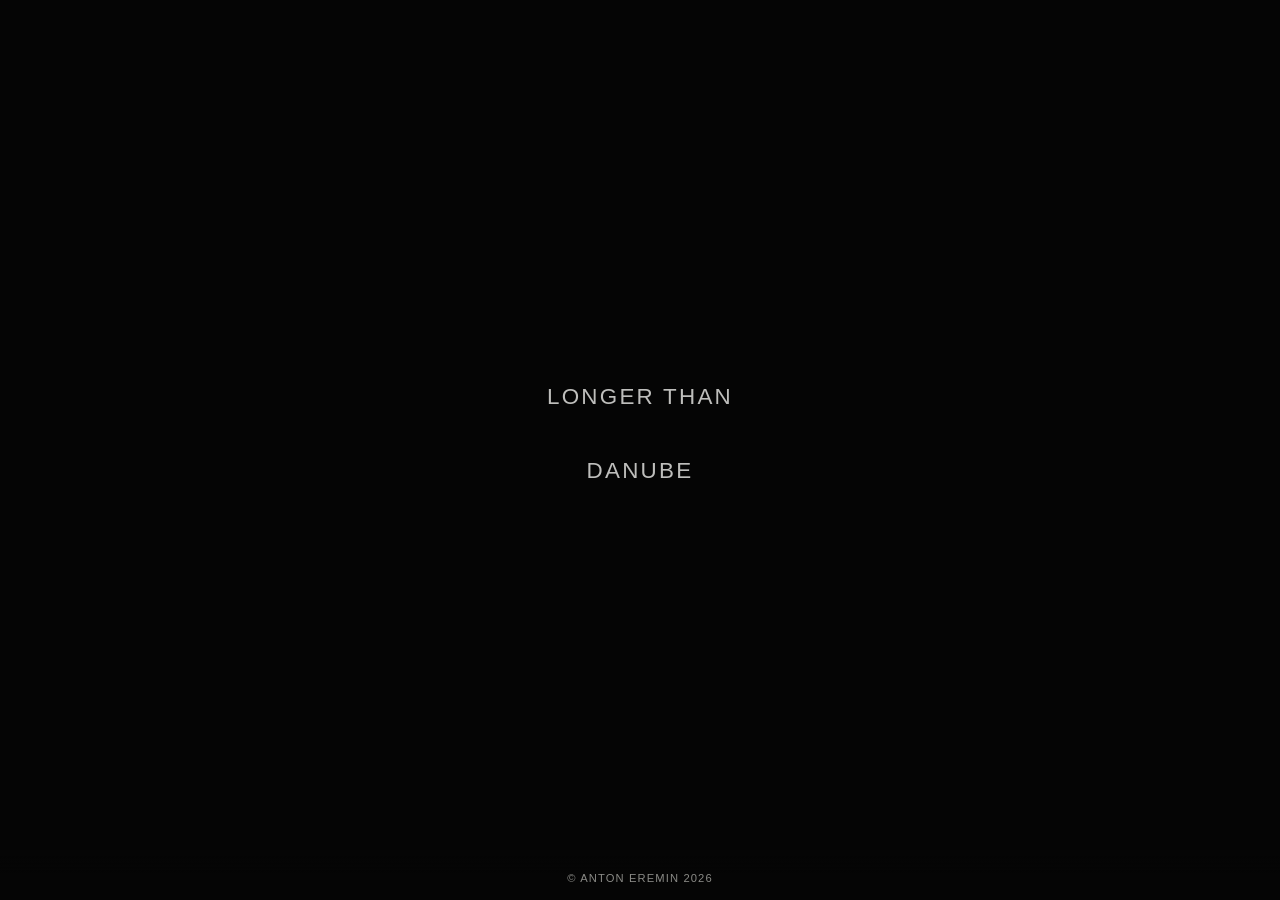
==== index.html @ 42bf8a73 "Initial commit: static photography portfolio site Plain HTML/CSS/JS, no backend/build step. Title pa" ====
<!doctype html>
<html lang="ru">
<head>
  <meta charset="utf-8">
  <meta name="viewport" content="width=device-width, initial-scale=1">
  <title>Anton Eremin — Photography</title>
  <link rel="stylesheet" href="css/style.css">
</head>
<body class="landing">
  <main class="series-index" id="series-index">
    <p class="series-index__status" id="series-index-status">Loading…</p>
  </main>
  <footer class="site-footer">© Anton Eremin 2026</footer>
  <script src="js/app.js"></script>
</body>
</html>
---- css/style.css ----
:root {
  /* base */
  --color-void:        #050505;
  --color-void-raised: #0f0f0f;
  --color-silver:      #ededea;
  --color-silver-dim:  #8a8a86;
  --color-line:        #2a2a28;

  /* single accent — used almost nowhere */
  --color-accent:      #b8860b;

  /* vellum overlay — reproduces the printed book's translucent text leaf */
  --color-vellum:      rgba(237, 234, 226, 0.3);
  --color-vellum-ink:  #2a2a28;

  /* series/viewer pages — fine-art paper stock (Hahnemühle-style warm ivory), not the void */
  --color-paper:        #ede4da;
  --color-paper-ink:     #2a2a28;
  --color-paper-ink-dim: #8c8577;

  --color-visited:     #57574f;
  --color-focus-ring:  #ededea;

  /* type */
  --font-caption: "Inter", "Suisse Int'l", -apple-system, "Segoe UI", sans-serif;
  --font-body:    "PT Serif", "Source Serif", Georgia, serif;
  --tracking-caption: 0.1em;
  --measure: 64ch;
  --leading-body: 1.6;
}

* {
  box-sizing: border-box;
}

html, body {
  margin: 0;
  padding: 0;
}

body {
  background: var(--color-void);
  color: var(--color-silver);
  font-family: var(--font-caption);
  min-height: 100vh;
}

a {
  color: inherit;
  text-decoration: none;
}

a:focus-visible,
button:focus-visible {
  outline: 1px solid var(--color-focus-ring);
  outline-offset: 4px;
}

/* title page = series index */

.series-index {
  min-height: 100vh;
  display: flex;
  flex-direction: column;
  align-items: center;
  justify-content: center;
  gap: clamp(1rem, 3vw, 2rem);
  padding: 4rem 1.5rem 6rem;
}

.series-index__status {
  color: var(--color-silver-dim);
  letter-spacing: var(--tracking-caption);
  text-transform: uppercase;
  font-size: 0.8rem;
}

.series-index__item {
  display: flex;
  flex-direction: column;
  align-items: center;
  gap: 0.3rem;
  padding: 0.5rem 0;
}

.series-index__title {
  font-size: clamp(1rem, 2.5vw, 1.4rem);
  letter-spacing: var(--tracking-caption);
  text-transform: uppercase;
  text-align: center;
  color: var(--color-silver);
  opacity: 0.8;
  transition: opacity 400ms ease;
}

.series-index__item:hover .series-index__title,
.series-index__item:focus-visible .series-index__title {
  opacity: 1;
}

.series-index__year {
  font-size: 0.75rem;
  letter-spacing: var(--tracking-caption);
  color: var(--color-silver-dim);
}

/* persistent copyright — the only chrome on the site */

.site-footer {
  position: fixed;
  left: 0;
  right: 0;
  bottom: 0;
  text-align: center;
  padding: 1rem 0;
  font-size: 0.7rem;
  letter-spacing: var(--tracking-caption);
  text-transform: uppercase;
  color: var(--color-silver-dim);
  background: linear-gradient(to top, var(--color-void) 60%, transparent);
}

/* "book" series only (spec §3.1) — paper stage instead of the void.
   Applied by viewer.js as a modifier class, never on by default. */

body.viewer-page--book {
  background: var(--color-paper);
  color: var(--color-paper-ink);
}

.viewer-page--book .viewer__status {
  color: var(--color-paper-ink-dim);
}

.viewer-page--book .viewer__title-card {
  color: var(--color-paper-ink);
}

.viewer-page--book .site-footer {
  color: var(--color-paper-ink-dim);
  background: linear-gradient(to top, var(--color-paper) 60%, transparent);
}

.viewer-page--book a:focus-visible,
.viewer-page--book button:focus-visible {
  outline-color: var(--color-paper-ink);
}

.viewer {
  min-height: 100vh;
  display: flex;
  align-items: center;
  justify-content: center;
  padding: 4rem 1.5rem 6rem;
}

/* close + prev/next — thin quiet glyphs, no circles/shadows/backgrounds */

.viewer__close {
  position: fixed;
  top: 0;
  right: 0;
  z-index: 10;
  padding: 1.25rem 1.5rem;
  font-family: var(--font-caption);
  font-size: 1.1rem;
  line-height: 1;
  color: var(--color-silver-dim);
  opacity: 0.7;
  transition: opacity 400ms ease;
}

.viewer__close:hover,
.viewer__close:focus-visible {
  opacity: 1;
}

.viewer-page--book .viewer__close {
  color: var(--color-paper-ink-dim);
}

.viewer__nav {
  position: fixed;
  top: 4.5rem;
  bottom: 0;
  z-index: 10;
  display: none;
  align-items: center;
  width: 4rem;
  border: none;
  background: none;
  font-family: var(--font-caption);
  font-size: 1.75rem;
  line-height: 1;
  color: var(--color-silver-dim);
  opacity: 0.6;
  cursor: pointer;
  transition: opacity 400ms ease;
}

.viewer__nav:hover,
.viewer__nav:focus-visible {
  opacity: 1;
}

.viewer-page--book .viewer__nav {
  color: var(--color-paper-ink-dim);
}

.viewer__nav--prev {
  left: 0;
  justify-content: flex-start;
  padding-left: 1.25rem;
}

.viewer__nav--next {
  right: 0;
  justify-content: flex-end;
  padding-right: 1.25rem;
}

/* prev/next are for precise pointers only — touch devices use swipe */
@media (hover: hover) and (pointer: fine) {
  .viewer__nav {
    display: flex;
  }
}

.viewer__status {
  color: var(--color-silver-dim);
  letter-spacing: var(--tracking-caption);
  text-transform: uppercase;
  font-size: 0.8rem;
}

.viewer__frame {
  position: relative;
  display: inline-block;
  cursor: pointer;
  line-height: 0;
}

.viewer__image {
  display: block;
  max-width: 92vw;
  max-height: 82vh;
  width: auto;
  height: auto;
  opacity: 0;
  animation: viewer-surface 700ms ease-in-out forwards;
}

@keyframes viewer-surface {
  from { opacity: 0; }
  to   { opacity: 1; }
}

.viewer__vellum {
  position: absolute;
  inset: 0;
  display: flex;
  flex-direction: column;
  align-items: center;
  justify-content: center;
  padding: 2rem;
  text-align: center;
  background: var(--color-vellum);
  opacity: 0;
  transition: opacity 700ms ease-in-out;
  pointer-events: none;
}

.viewer__vellum.is-visible {
  opacity: 1;
}

.viewer__vellum p {
  margin: 0 0 0.75em;
  color: var(--color-vellum-ink);
  font-family: var(--font-body);
  font-size: clamp(0.65rem, 1vw, 0.75rem);
  line-height: var(--leading-body);
  max-width: 32ch;
}

.viewer__vellum p:last-child {
  margin-bottom: 0;
}

.viewer__title-card {
  max-width: var(--measure);
  padding: 0 1.5rem;
  text-align: center;
  color: var(--color-silver);
  font-family: var(--font-body);
  font-size: clamp(1.1rem, 3vw, 1.6rem);
  opacity: 0;
  animation: viewer-surface 700ms ease-in-out forwards;
}
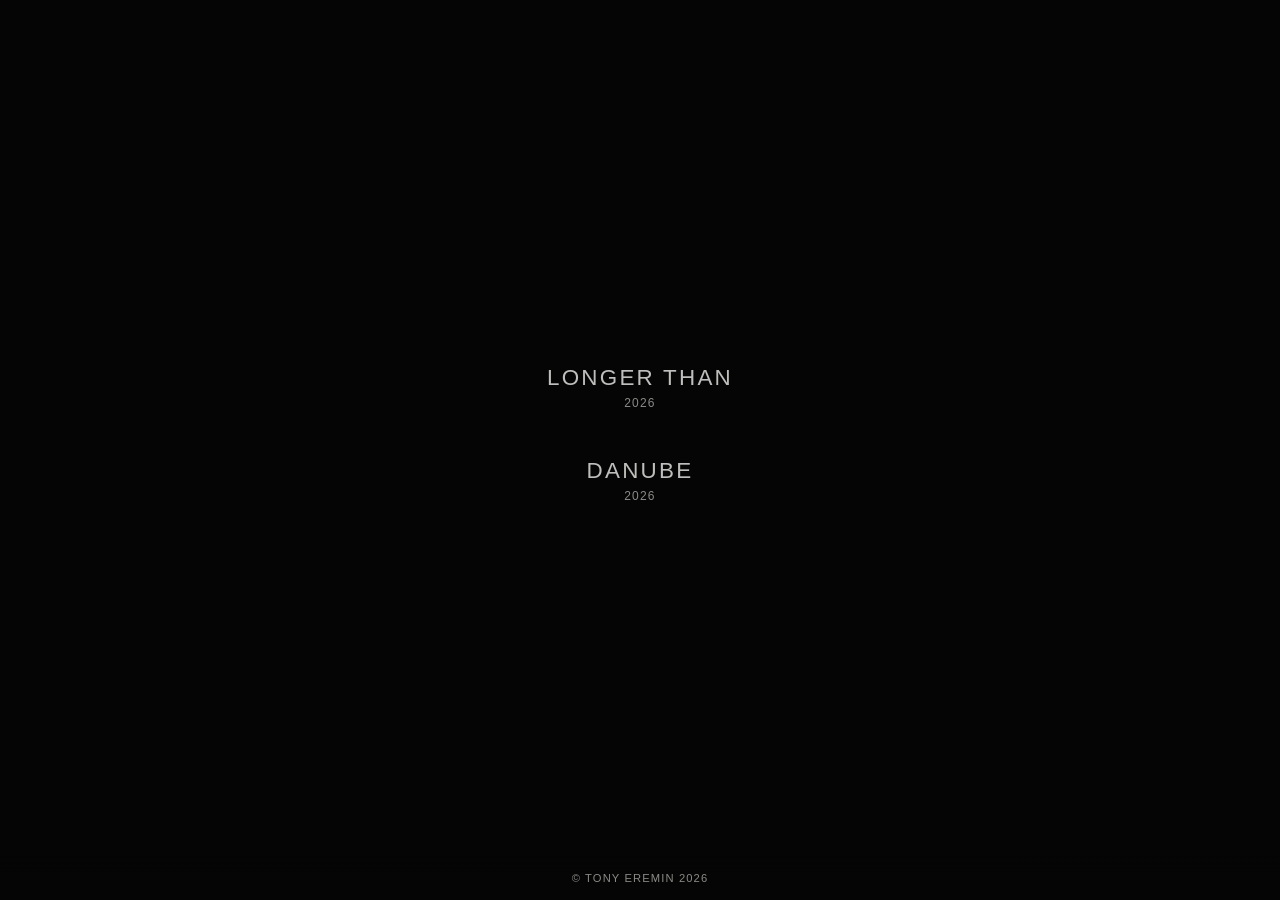
==== commit cf098268: "Fix mobile viewer sizing bug, add years and favicon Fix a flex/aspect-ratio sizing deadlock that mad" ====
--- a/index.html
+++ b/index.html
@@ -3,14 +3,17 @@
 <head>
   <meta charset="utf-8">
   <meta name="viewport" content="width=device-width, initial-scale=1">
-  <title>Anton Eremin — Photography</title>
+  <title>Tony Eremin — Photography</title>
+  <link rel="icon" href="favicon.svg" type="image/svg+xml">
+  <link rel="alternate icon" href="favicon.ico">
+  <link rel="apple-touch-icon" href="apple-touch-icon.png">
   <link rel="stylesheet" href="css/style.css">
 </head>
 <body class="landing">
   <main class="series-index" id="series-index">
     <p class="series-index__status" id="series-index-status">Loading…</p>
   </main>
-  <footer class="site-footer">© Anton Eremin 2026</footer>
+  <footer class="site-footer">© Tony Eremin 2026</footer>
   <script src="js/app.js"></script>
 </body>
 </html>
--- a/css/style.css
+++ b/css/style.css
@@ -236,16 +236,27 @@
 .viewer__frame {
   position: relative;
   display: inline-block;
+  margin: 0; /* reset the UA default <figure> margin — it was eating into
+                the flex container's available space and shrinking the
+                frame below the size js/viewer.js computes for it */
+  max-width: 92vw;
+  max-height: 82vh;
   cursor: pointer;
   line-height: 0;
+  /* width/height are set inline per photo (js/viewer.js) as exact pixels —
+     this is what reserves the correct box before the photo has loaded.
+     Doing it on the figure rather than the <img> avoids a sizing deadlock:
+     a block-level replaced element with auto width/height inside a
+     shrink-to-fit inline-block parent can't resolve a size until it has
+     loaded, since neither the image nor its wrapper has a definite width
+     to start from. */
 }
 
 .viewer__image {
   display: block;
-  max-width: 92vw;
-  max-height: 82vh;
-  width: auto;
-  height: auto;
+  width: 100%;
+  height: 100%;
+  object-fit: contain;
   opacity: 0;
   animation: viewer-surface 700ms ease-in-out forwards;
 }
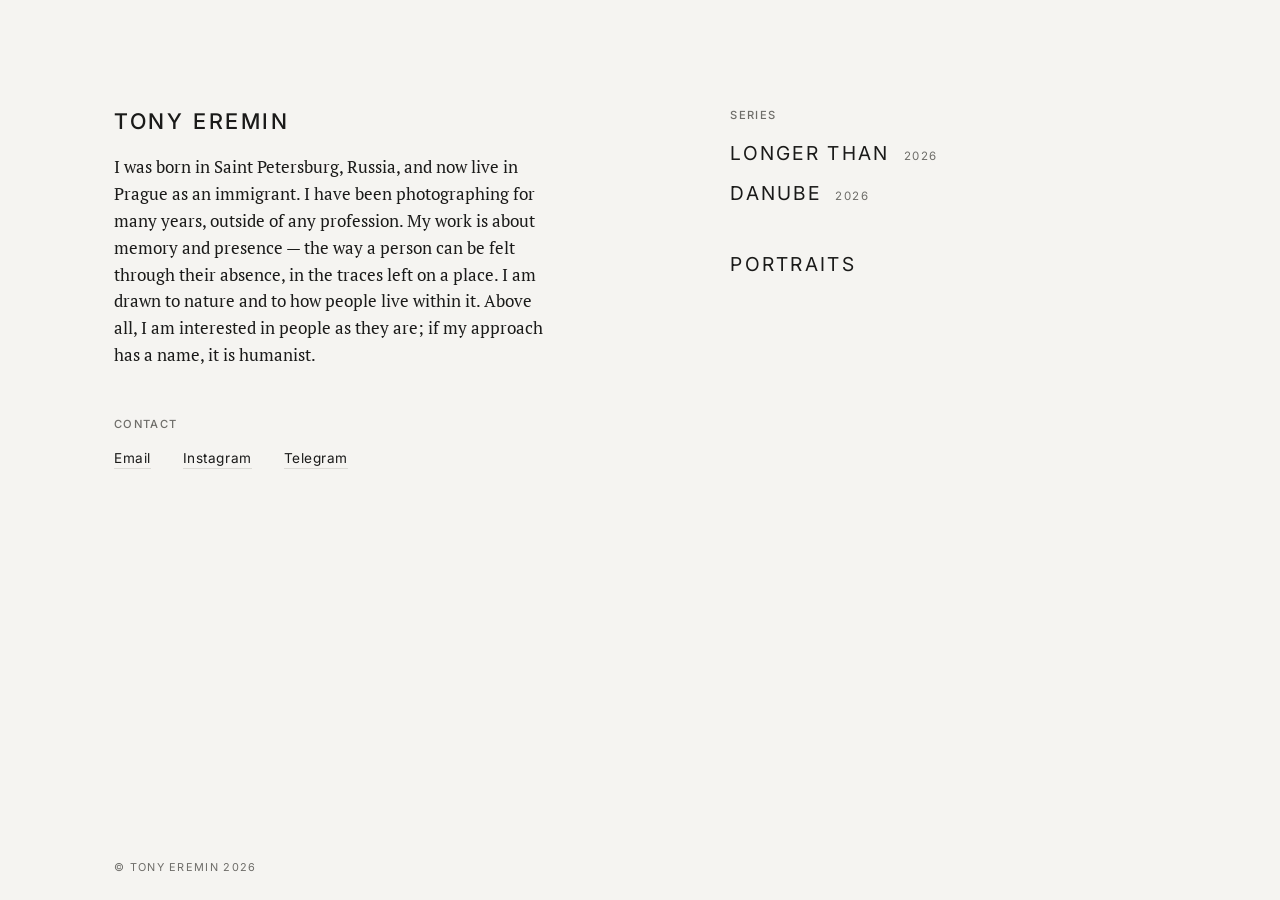
==== commit ad21b5ec: "Light redesign: bio, contacts, portraits, series statements - Light paper background across the whol" ====
--- a/index.html
+++ b/index.html
@@ -1,19 +1,52 @@
 <!doctype html>
-<html lang="ru">
+<html lang="en">
 <head>
   <meta charset="utf-8">
   <meta name="viewport" content="width=device-width, initial-scale=1">
-  <title>Tony Eremin — Photography</title>
+  <title>Tony Eremin — Documentary Photography</title>
+  <meta name="description" content="Tony Eremin — documentary photographer. Series, portraits, contact.">
   <link rel="icon" href="favicon.svg" type="image/svg+xml">
   <link rel="alternate icon" href="favicon.ico">
   <link rel="apple-touch-icon" href="apple-touch-icon.png">
+  <link rel="preconnect" href="https://fonts.googleapis.com">
+  <link rel="preconnect" href="https://fonts.gstatic.com" crossorigin>
+  <link rel="stylesheet" href="https://fonts.googleapis.com/css2?family=Inter:wght@400;500&family=PT+Serif:wght@400&display=swap">
   <link rel="stylesheet" href="css/style.css">
 </head>
 <body class="landing">
-  <main class="series-index" id="series-index">
-    <p class="series-index__status" id="series-index-status">Loading…</p>
+  <main class="home">
+    <header class="home__header">
+      <h1 class="home__name">Tony Eremin</h1>
+      <p class="home__bio">I was born in Saint Petersburg, Russia, and now live in Prague as an immigrant. I have been photographing for many years, outside of any profession. My work is about memory and presence — the way a person can be felt through their absence, in the traces left on a place. I am drawn to nature and to how people live within it. Above all, I am interested in people as they are; if my approach has a name, it is humanist.</p>
+    </header>
+
+    <div class="home__work">
+      <section class="home__section" aria-labelledby="series-label">
+        <h2 class="label" id="series-label">Series</h2>
+        <nav class="series-index" id="series-index">
+          <p class="series-index__status" id="series-index-status">Loading…</p>
+        </nav>
+      </section>
+
+      <section class="home__section" aria-label="Portraits">
+        <nav class="series-index">
+          <a class="series-index__item" href="portraits.html">
+            <span class="series-index__title">Portraits</span>
+          </a>
+        </nav>
+      </section>
+    </div>
+
+    <section class="home__section home__contact" aria-labelledby="contact-label">
+      <h2 class="label" id="contact-label">Contact</h2>
+      <ul class="contacts">
+        <li><a href="#" id="email-link">Email</a></li>
+        <li><a href="https://instagram.com/antoneremin.cetonia" target="_blank" rel="noopener">Instagram</a></li>
+        <li><a href="https://t.me/tonnyeremin" target="_blank" rel="noopener">Telegram</a></li>
+      </ul>
+    </section>
   </main>
   <footer class="site-footer">© Tony Eremin 2026</footer>
-  <script src="js/app.js"></script>
+  <script src="js/app.js?v=3"></script>
 </body>
 </html>
--- a/css/style.css
+++ b/css/style.css
@@ -1,30 +1,19 @@
 :root {
-  /* base */
-  --color-void:        #050505;
-  --color-void-raised: #0f0f0f;
-  --color-silver:      #ededea;
-  --color-silver-dim:  #8a8a86;
-  --color-line:        #2a2a28;
-
-  /* single accent — used almost nowhere */
-  --color-accent:      #b8860b;
+  /* light gallery wall — the whole site sits on one quiet paper tone */
+  --color-bg:       #f5f4f1;
+  --color-ink:      #1a1a19;
+  --color-ink-dim:  #6e6d69;  /* ~5:1 on --color-bg, safe for small captions */
+  --color-line:     #dcdbd6;
+  --color-focus-ring: #1a1a19;
 
   /* vellum overlay — reproduces the printed book's translucent text leaf */
-  --color-vellum:      rgba(237, 234, 226, 0.3);
-  --color-vellum-ink:  #2a2a28;
-
-  /* series/viewer pages — fine-art paper stock (Hahnemühle-style warm ivory), not the void */
-  --color-paper:        #ede4da;
-  --color-paper-ink:     #2a2a28;
-  --color-paper-ink-dim: #8c8577;
-
-  --color-visited:     #57574f;
-  --color-focus-ring:  #ededea;
+  --color-vellum:     rgba(245, 244, 241, 0.32);
+  --color-vellum-ink: #1a1a19;
 
   /* type */
-  --font-caption: "Inter", "Suisse Int'l", -apple-system, "Segoe UI", sans-serif;
-  --font-body:    "PT Serif", "Source Serif", Georgia, serif;
-  --tracking-caption: 0.1em;
+  --font-caption: "Inter", -apple-system, "Segoe UI", sans-serif;
+  --font-body:    "PT Serif", Georgia, serif;
+  --tracking-caption: 0.12em;
   --measure: 64ch;
   --leading-body: 1.6;
 }
@@ -39,9 +28,11 @@
 }
 
 body {
-  background: var(--color-void);
-  color: var(--color-silver);
+  background: var(--color-bg);
+  color: var(--color-ink);
   font-family: var(--font-caption);
+  font-weight: 400;
+  -webkit-font-smoothing: antialiased;
   min-height: 100vh;
 }
 
@@ -56,55 +47,165 @@
   outline-offset: 4px;
 }
 
-/* title page = series index */
+/* shared caption style: small tracked caps, like a museum label */
+
+.label {
+  margin: 0;
+  font-size: 0.7rem;
+  font-weight: 500;
+  letter-spacing: var(--tracking-caption);
+  text-transform: uppercase;
+  color: var(--color-ink-dim);
+}
+
+/* ---------- title page ---------- */
+
+.home {
+  display: grid;
+  grid-template-areas:
+    "header"
+    "work"
+    "contact";
+  gap: 3rem;
+  max-width: 1100px;
+  min-height: calc(100vh - 3.5rem);
+  margin: 0 auto;
+  padding: clamp(3rem, 12vh, 8rem) 1.5rem 3rem;
+  align-content: start;
+}
+
+/* desktop: who you are on the left, the work on the right */
+@media (min-width: 800px) {
+  .home {
+    grid-template-columns: minmax(0, 1.15fr) minmax(0, 1fr);
+    grid-template-rows: auto 1fr;
+    grid-template-areas:
+      "header  work"
+      "contact work";
+    column-gap: clamp(3rem, 9vw, 9rem);
+  }
+}
+
+.home__header {
+  grid-area: header;
+  display: flex;
+  flex-direction: column;
+  gap: 0.5rem;
+}
+
+.home__work {
+  grid-area: work;
+  display: flex;
+  flex-direction: column;
+  gap: 2.5rem;
+}
+
+.home__contact {
+  grid-area: contact;
+}
+
+.home__name {
+  margin: 0;
+  font-size: clamp(1.1rem, 2.6vw, 1.35rem);
+  font-weight: 500;
+  letter-spacing: var(--tracking-caption);
+  text-transform: uppercase;
+}
+
+.home__bio {
+  max-width: 48ch;
+  margin: 0.75rem 0 0;
+  font-family: var(--font-body);
+  font-size: clamp(0.95rem, 1.5vw, 1.05rem);
+  line-height: var(--leading-body);
+  color: var(--color-ink);
+}
+
+.home__section {
+  display: flex;
+  flex-direction: column;
+  align-items: flex-start;
+  gap: 1rem;
+}
 
 .series-index {
-  min-height: 100vh;
-  display: flex;
-  flex-direction: column;
-  align-items: center;
-  justify-content: center;
-  gap: clamp(1rem, 3vw, 2rem);
-  padding: 4rem 1.5rem 6rem;
-}
-
-.series-index__status {
-  color: var(--color-silver-dim);
-  letter-spacing: var(--tracking-caption);
-  text-transform: uppercase;
-  font-size: 0.8rem;
-}
-
+  display: flex;
+  flex-direction: column;
+  align-items: flex-start;
+  gap: 0.6rem;
+}
+
+/* title and year on one line, like a table of contents */
 .series-index__item {
   display: flex;
-  flex-direction: column;
-  align-items: center;
-  gap: 0.3rem;
-  padding: 0.5rem 0;
+  align-items: baseline;
+  gap: 0.9rem;
+  padding: 0.2rem 0;
 }
 
 .series-index__title {
-  font-size: clamp(1rem, 2.5vw, 1.4rem);
-  letter-spacing: var(--tracking-caption);
-  text-transform: uppercase;
-  text-align: center;
-  color: var(--color-silver);
-  opacity: 0.8;
-  transition: opacity 400ms ease;
+  font-size: clamp(1rem, 2.4vw, 1.2rem);
+  letter-spacing: var(--tracking-caption);
+  text-transform: uppercase;
+  color: var(--color-ink);
+  transition: color 300ms ease;
 }
 
 .series-index__item:hover .series-index__title,
 .series-index__item:focus-visible .series-index__title {
-  opacity: 1;
+  color: var(--color-ink-dim);
 }
 
 .series-index__year {
+  font-size: 0.72rem;
+  letter-spacing: var(--tracking-caption);
+  color: var(--color-ink-dim);
+}
+
+.series-index__status {
+  margin: 0;
   font-size: 0.75rem;
   letter-spacing: var(--tracking-caption);
-  color: var(--color-silver-dim);
-}
-
-/* persistent copyright — the only chrome on the site */
+  text-transform: uppercase;
+  color: var(--color-ink-dim);
+}
+
+/* contacts */
+
+.contacts {
+  display: flex;
+  flex-wrap: wrap;
+  gap: 0.75rem 2rem;
+  margin: 0;
+  padding: 0;
+  list-style: none;
+}
+
+.contacts a {
+  font-size: 0.85rem;
+  letter-spacing: 0.04em;
+  border-bottom: 1px solid var(--color-line);
+  padding-bottom: 0.15rem;
+  transition: border-color 300ms ease;
+}
+
+.contacts a:hover,
+.contacts a:focus-visible {
+  border-color: var(--color-ink);
+}
+
+/* the title page scrolls on phones, so its copyright sits at the end of the
+   page in the left column rather than floating over the contacts */
+.landing .site-footer {
+  position: static;
+  max-width: 1100px;
+  margin: 0 auto;
+  padding: 1rem 1.5rem 1.5rem;
+  text-align: left;
+  background: none;
+}
+
+/* persistent copyright */
 
 .site-footer {
   position: fixed;
@@ -113,38 +214,97 @@
   bottom: 0;
   text-align: center;
   padding: 1rem 0;
+  font-size: 0.68rem;
+  letter-spacing: var(--tracking-caption);
+  text-transform: uppercase;
+  color: var(--color-ink-dim);
+  background: linear-gradient(to top, var(--color-bg) 60%, transparent);
+}
+
+/* ---------- portraits grid ---------- */
+
+.gallery-page {
+  max-width: 1200px;
+  margin: 0 auto;
+  padding: 4.5rem 1rem 6rem;
+}
+
+.gallery-page__header {
+  display: flex;
+  flex-direction: column;
+  align-items: center;
+  gap: 0.5rem;
+  margin-bottom: clamp(2rem, 5vh, 3.5rem);
+  text-align: center;
+}
+
+.gallery-page__title {
+  margin: 0;
+  font-size: clamp(1.1rem, 2.6vw, 1.35rem);
+  font-weight: 500;
+  letter-spacing: var(--tracking-caption);
+  text-transform: uppercase;
+}
+
+.gallery-page__status {
+  text-align: center;
+}
+
+/* columns keep each portrait's own aspect ratio — nothing is cropped */
+.gallery {
+  columns: 3 260px;
+  column-gap: clamp(1rem, 2.5vw, 2rem);
+}
+
+.gallery__item {
+  margin: 0 0 clamp(1.5rem, 3vw, 2.5rem);
+  break-inside: avoid;
+}
+
+.gallery__link {
+  display: block;
+  line-height: 0;
+  background: var(--color-line);
+}
+
+.gallery__link img {
+  display: block;
+  width: 100%;
+  height: auto;
+  transition: opacity 300ms ease;
+}
+
+.gallery__link:hover img,
+.gallery__link:focus-visible img {
+  opacity: 0.88;
+}
+
+.gallery__caption {
+  margin-top: 0.6rem;
+  text-align: center;
+}
+
+/* top-left "back" link shared by portraits page */
+
+.page-back {
+  position: fixed;
+  top: 0;
+  left: 0;
+  z-index: 10;
+  padding: 1.25rem 1.5rem;
   font-size: 0.7rem;
   letter-spacing: var(--tracking-caption);
   text-transform: uppercase;
-  color: var(--color-silver-dim);
-  background: linear-gradient(to top, var(--color-void) 60%, transparent);
-}
-
-/* "book" series only (spec §3.1) — paper stage instead of the void.
-   Applied by viewer.js as a modifier class, never on by default. */
-
-body.viewer-page--book {
-  background: var(--color-paper);
-  color: var(--color-paper-ink);
-}
-
-.viewer-page--book .viewer__status {
-  color: var(--color-paper-ink-dim);
-}
-
-.viewer-page--book .viewer__title-card {
-  color: var(--color-paper-ink);
-}
-
-.viewer-page--book .site-footer {
-  color: var(--color-paper-ink-dim);
-  background: linear-gradient(to top, var(--color-paper) 60%, transparent);
-}
-
-.viewer-page--book a:focus-visible,
-.viewer-page--book button:focus-visible {
-  outline-color: var(--color-paper-ink);
-}
+  color: var(--color-ink-dim);
+  transition: color 300ms ease;
+}
+
+.page-back:hover,
+.page-back:focus-visible {
+  color: var(--color-ink);
+}
+
+/* ---------- viewer ---------- */
 
 .viewer {
   min-height: 100vh;
@@ -162,21 +322,15 @@
   right: 0;
   z-index: 10;
   padding: 1.25rem 1.5rem;
-  font-family: var(--font-caption);
-  font-size: 1.1rem;
+  font-size: 1.3rem;
   line-height: 1;
-  color: var(--color-silver-dim);
-  opacity: 0.7;
-  transition: opacity 400ms ease;
+  color: var(--color-ink-dim);
+  transition: color 300ms ease;
 }
 
 .viewer__close:hover,
 .viewer__close:focus-visible {
-  opacity: 1;
-}
-
-.viewer-page--book .viewer__close {
-  color: var(--color-paper-ink-dim);
+  color: var(--color-ink);
 }
 
 .viewer__nav {
@@ -192,19 +346,14 @@
   font-family: var(--font-caption);
   font-size: 1.75rem;
   line-height: 1;
-  color: var(--color-silver-dim);
-  opacity: 0.6;
+  color: var(--color-ink-dim);
   cursor: pointer;
-  transition: opacity 400ms ease;
+  transition: color 300ms ease;
 }
 
 .viewer__nav:hover,
 .viewer__nav:focus-visible {
-  opacity: 1;
-}
-
-.viewer-page--book .viewer__nav {
-  color: var(--color-paper-ink-dim);
+  color: var(--color-ink);
 }
 
 .viewer__nav--prev {
@@ -227,10 +376,10 @@
 }
 
 .viewer__status {
-  color: var(--color-silver-dim);
-  letter-spacing: var(--tracking-caption);
-  text-transform: uppercase;
-  font-size: 0.8rem;
+  color: var(--color-ink-dim);
+  letter-spacing: var(--tracking-caption);
+  text-transform: uppercase;
+  font-size: 0.75rem;
 }
 
 .viewer__frame {
@@ -289,7 +438,7 @@
   margin: 0 0 0.75em;
   color: var(--color-vellum-ink);
   font-family: var(--font-body);
-  font-size: clamp(0.65rem, 1vw, 0.75rem);
+  font-size: clamp(0.7rem, 1vw, 0.8rem);
   line-height: var(--leading-body);
   max-width: 32ch;
 }
@@ -302,9 +451,105 @@
   max-width: var(--measure);
   padding: 0 1.5rem;
   text-align: center;
-  color: var(--color-silver);
+  color: var(--color-ink);
   font-family: var(--font-body);
   font-size: clamp(1.1rem, 3vw, 1.6rem);
+  line-height: 1.4;
   opacity: 0;
   animation: viewer-surface 700ms ease-in-out forwards;
 }
+
+/* ---------- series statement (first screen of every series) ---------- */
+
+.statement {
+  display: grid;
+  gap: clamp(2rem, 5vw, 4rem);
+  align-items: center;
+  justify-items: center;
+  width: 100%;
+  max-width: 1100px;
+  opacity: 0;
+  animation: viewer-surface 700ms ease-in-out forwards;
+}
+
+@media (min-width: 800px) {
+  .statement {
+    grid-template-columns: 1fr 1fr;
+  }
+}
+
+.statement__photo {
+  display: block;
+  max-width: 100%;
+  max-height: 70vh;
+  width: auto;
+  height: auto;
+  cursor: pointer;
+}
+
+.statement__text {
+  display: flex;
+  flex-direction: column;
+  align-items: center;
+  gap: 0.75rem;
+  max-width: var(--measure);
+  text-align: center;
+}
+
+.statement__title {
+  margin: 0;
+  font-size: clamp(1.2rem, 3vw, 1.6rem);
+  font-weight: 500;
+  letter-spacing: var(--tracking-caption);
+  text-transform: uppercase;
+}
+
+.statement__body {
+  margin-top: 1.5rem;
+  text-align: left;
+  font-family: var(--font-body);
+  font-size: clamp(1rem, 1.6vw, 1.1rem);
+  line-height: var(--leading-body);
+}
+
+.statement__body p {
+  margin: 0 0 1em;
+}
+
+.statement__body p:last-child {
+  margin-bottom: 0;
+}
+
+.statement__start {
+  margin-top: 2rem;
+  padding: 0.5rem 0 0.2rem;
+  border: none;
+  border-bottom: 1px solid var(--color-line);
+  background: none;
+  font-family: var(--font-caption);
+  color: var(--color-ink);
+  cursor: pointer;
+  transition: border-color 300ms ease;
+}
+
+.statement__start:hover,
+.statement__start:focus-visible {
+  border-color: var(--color-ink);
+}
+
+/* the statement is the first screen — nothing to go back to */
+.is-statement .viewer__nav--prev {
+  visibility: hidden;
+}
+
+/* caption hangs just below the photo, outside the box js/viewer.js sizes,
+   so it never shrinks the image; it sits in .viewer's bottom padding */
+.viewer__caption {
+  position: absolute;
+  top: 100%;
+  left: 0;
+  right: 0;
+  margin-top: 0.9rem;
+  line-height: 1.4;
+  text-align: center;
+}
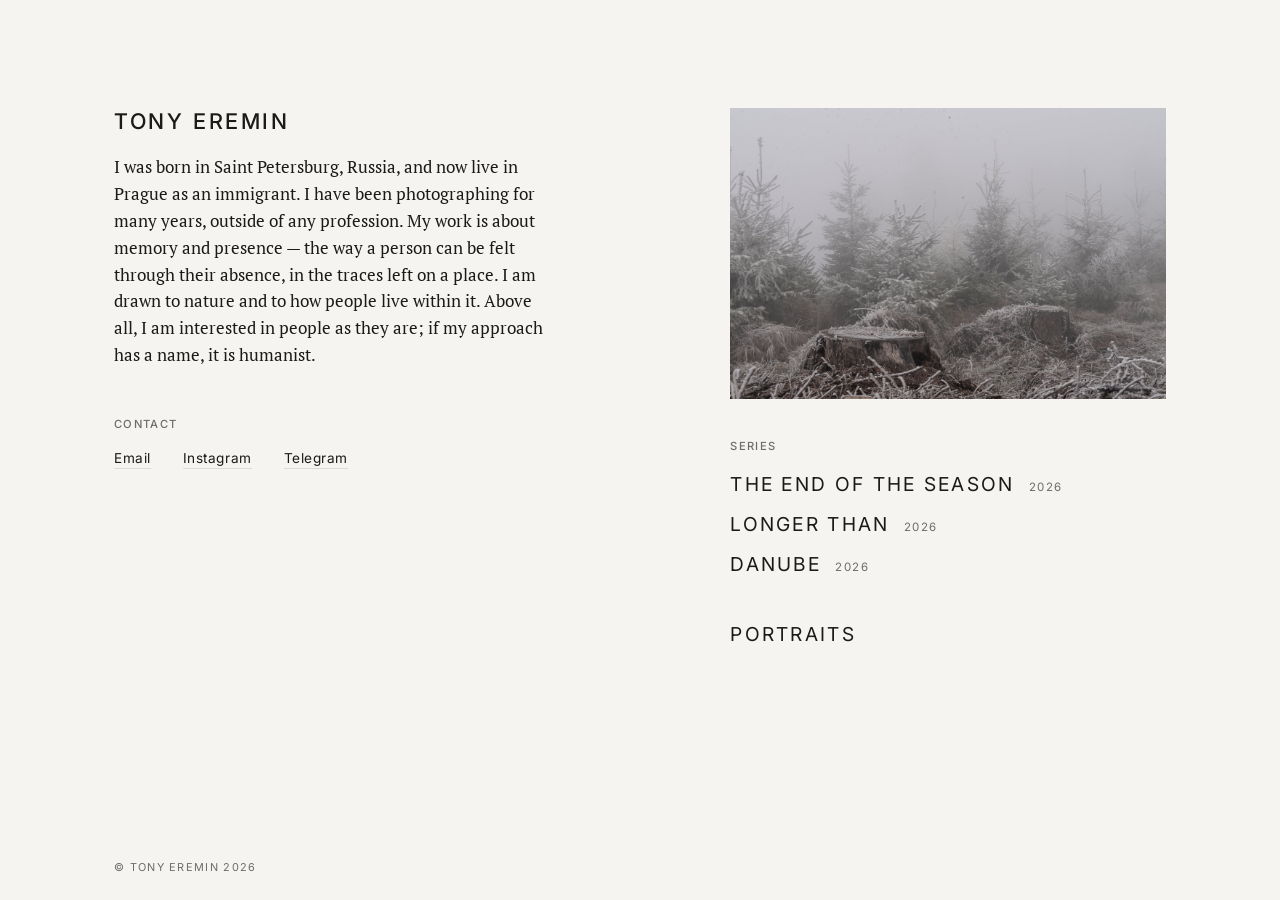
==== commit 04d0481f: "Add The End of the Season series, statements and home photo - New series The End of the Season (Píse" ====
--- a/index.html
+++ b/index.html
@@ -21,6 +21,8 @@
     </header>
 
     <div class="home__work">
+      <img class="home__photo" src="photos/main/anton-eremin-main.jpg" width="2400" height="1602" alt="Young spruce trees and frosted stumps in fog">
+
       <section class="home__section" aria-labelledby="series-label">
         <h2 class="label" id="series-label">Series</h2>
         <nav class="series-index" id="series-index">
--- a/css/style.css
+++ b/css/style.css
@@ -62,6 +62,8 @@
 
 .home {
   display: grid;
+  /* minmax(0, …) so the 2400px-wide photo can never widen the column */
+  grid-template-columns: minmax(0, 1fr);
   grid-template-areas:
     "header"
     "work"
@@ -102,6 +104,12 @@
 
 .home__contact {
   grid-area: contact;
+}
+
+.home__photo {
+  display: block;
+  width: 100%;
+  height: auto;
 }
 
 .home__name {
@@ -508,7 +516,7 @@
   margin-top: 1.5rem;
   text-align: left;
   font-family: var(--font-body);
-  font-size: clamp(1rem, 1.6vw, 1.1rem);
+  font-size: clamp(0.875rem, 1.2vw, 0.95rem);
   line-height: var(--leading-body);
 }
 
